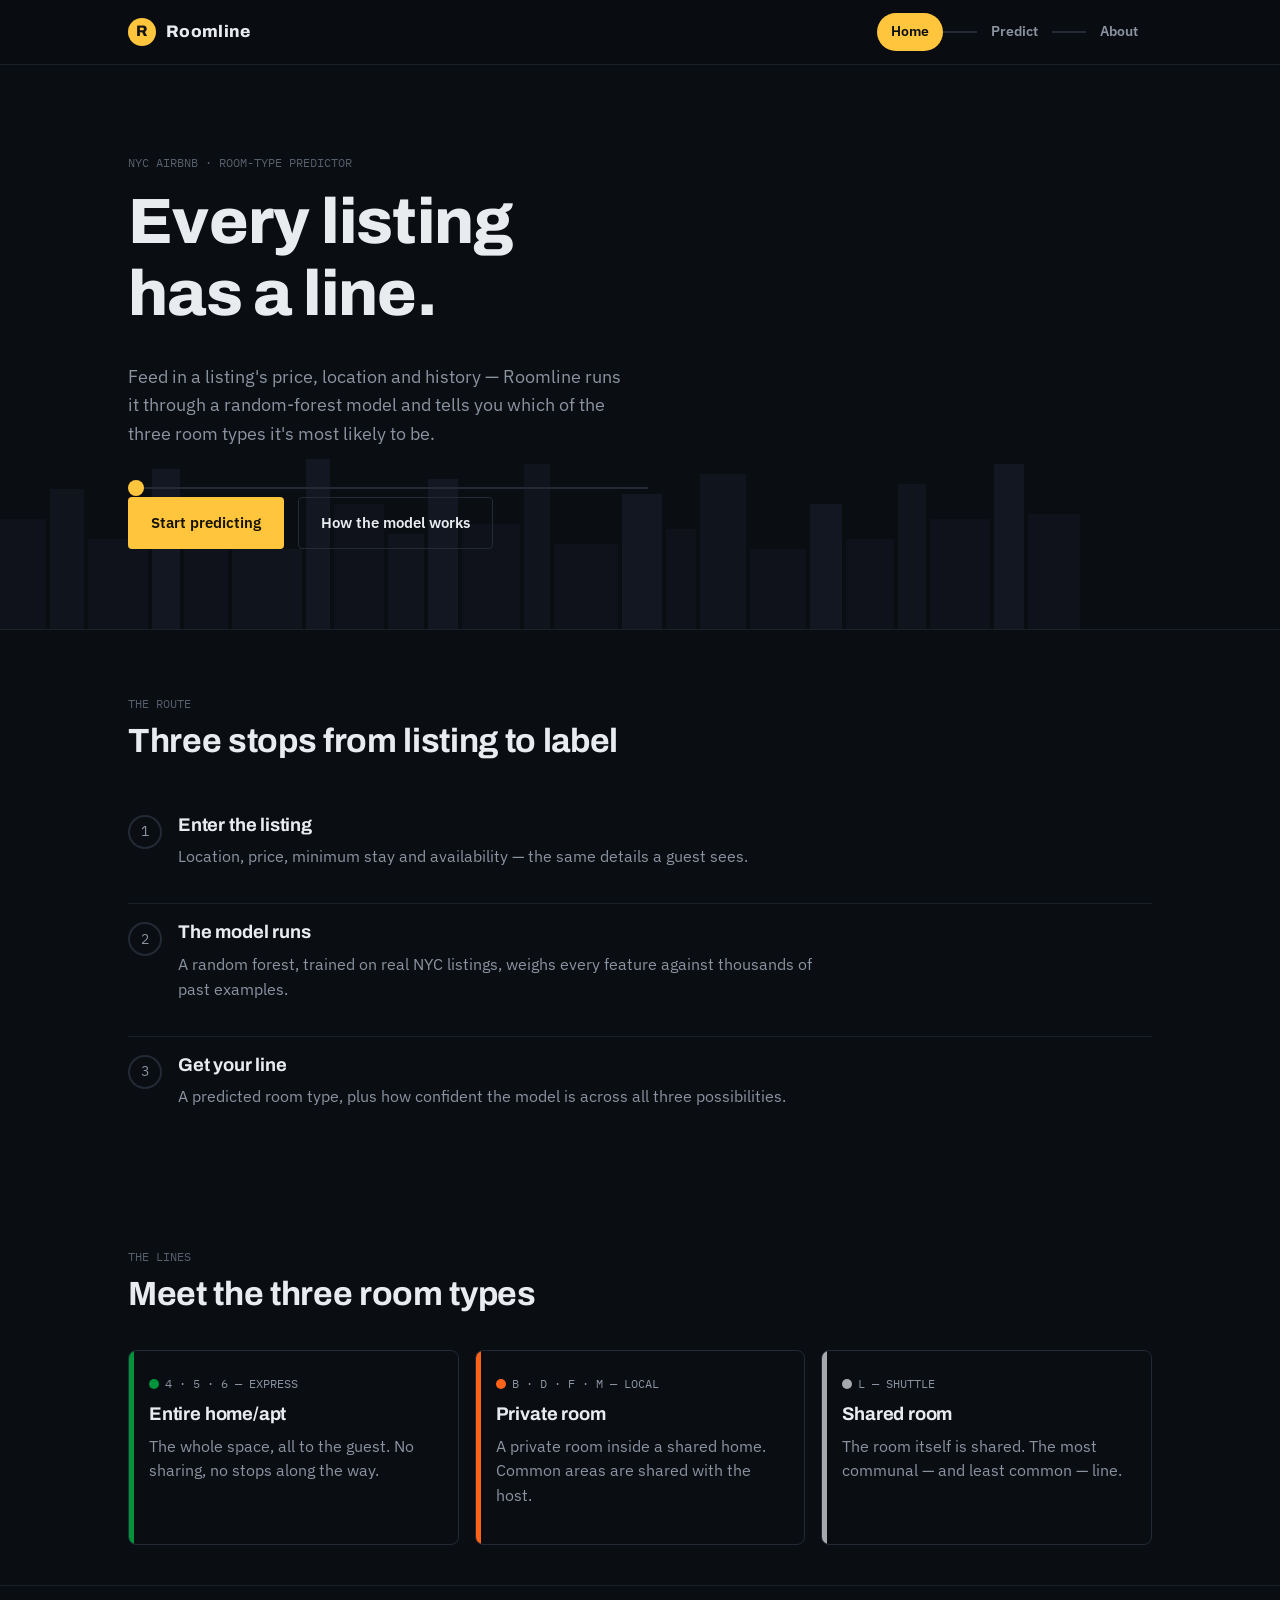
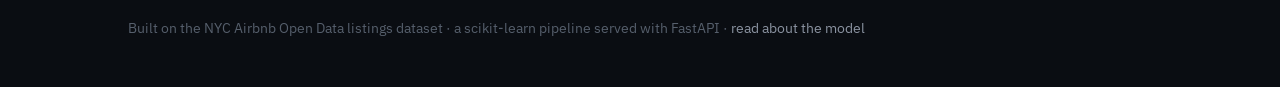
==== index.html @ 73e5b704 "All files add" ====
<!DOCTYPE html>
<html lang="en">
<head>
<meta charset="UTF-8">
<meta name="viewport" content="width=device-width, initial-scale=1">
<title>Roomline — NYC Airbnb Room-Type Predictor</title>
<link rel="stylesheet" href="style.css">
</head>
<body>

<header class="topbar">
  <div class="wrap">
    <div class="brand"><span class="bullet">R</span> Roomline</div>
    <ul class="route">
      <li><a href="index.html" class="active">Home</a></li>
      <li><span class="seg"></span></li>
      <li><a href="predict.html">Predict</a></li>
      <li><span class="seg"></span></li>
      <li><a href="about.html">About</a></li>
    </ul>
  </div>
</header>

<section class="hero">
  <svg class="skyline" viewBox="0 0 1080 180" preserveAspectRatio="none" aria-hidden="true">
    <rect x="0"   y="70"  width="46" height="110" fill="#141922" style="animation-delay:.02s"/>
    <rect x="50"  y="40"  width="34" height="140" fill="#171D27" style="animation-delay:.06s"/>
    <rect x="88"  y="90"  width="60" height="90"  fill="#141922" style="animation-delay:.1s"/>
    <rect x="152" y="20"  width="28" height="160" fill="#1A2130" style="animation-delay:.14s"/>
    <rect x="184" y="60"  width="44" height="120" fill="#141922" style="animation-delay:.18s"/>
    <rect x="232" y="100" width="70" height="80"  fill="#171D27" style="animation-delay:.22s"/>
    <rect x="306" y="10"  width="24" height="170" fill="#1A2130" style="animation-delay:.26s"/>
    <rect x="334" y="55"  width="50" height="125" fill="#141922" style="animation-delay:.3s"/>
    <rect x="388" y="85"  width="36" height="95"  fill="#171D27" style="animation-delay:.34s"/>
    <rect x="428" y="30"  width="30" height="150" fill="#1A2130" style="animation-delay:.38s"/>
    <rect x="462" y="75"  width="58" height="105" fill="#141922" style="animation-delay:.42s"/>
    <rect x="524" y="15"  width="26" height="165" fill="#171D27" style="animation-delay:.46s"/>
    <rect x="554" y="95"  width="64" height="85"  fill="#141922" style="animation-delay:.5s"/>
    <rect x="622" y="45"  width="40" height="135" fill="#1A2130" style="animation-delay:.54s"/>
    <rect x="666" y="80"  width="30" height="100" fill="#141922" style="animation-delay:.58s"/>
    <rect x="700" y="25"  width="46" height="155" fill="#171D27" style="animation-delay:.62s"/>
    <rect x="750" y="100" width="56" height="80"  fill="#141922" style="animation-delay:.66s"/>
    <rect x="810" y="55"  width="32" height="125" fill="#1A2130" style="animation-delay:.7s"/>
    <rect x="846" y="90"  width="48" height="90"  fill="#141922" style="animation-delay:.74s"/>
    <rect x="898" y="35"  width="28" height="145" fill="#171D27" style="animation-delay:.78s"/>
    <rect x="930" y="70"  width="60" height="110" fill="#141922" style="animation-delay:.82s"/>
    <rect x="994" y="15"  width="30" height="165" fill="#1A2130" style="animation-delay:.86s"/>
    <rect x="1028" y="65" width="52" height="115" fill="#141922" style="animation-delay:.9s"/>
  </svg>

  <div class="wrap content">
    <div class="eyebrow">NYC AIRBNB · ROOM-TYPE PREDICTOR</div>
    <h1>Every listing<br>has a line.</h1>
    <p class="lede">Feed in a listing's price, location and history — Roomline runs it through a random-forest model and tells you which of the three room types it's most likely to be.</p>

    <div class="track" aria-hidden="true"><div class="train"></div></div>

    <p style="margin-top:8px;"><a href="predict.html" class="btn btn-primary">Start predicting</a>
    <a href="about.html" class="btn btn-ghost" style="margin-left:10px;">How the model works</a></p>
  </div>
</section>

<section>
  <div class="wrap">
    <div class="section-head">
      <div class="eyebrow" style="font-family:var(--font-mono); font-size:.78rem; color:var(--text-faint); margin-bottom:10px;">THE ROUTE</div>
      <h2>Three stops from listing to label</h2>
    </div>
    <ol class="stations">
      <li>
        <span class="num"></span>
        <div>
          <h3>Enter the listing</h3>
          <p>Location, price, minimum stay and availability — the same details a guest sees.</p>
        </div>
      </li>
      <li>
        <span class="num"></span>
        <div>
          <h3>The model runs</h3>
          <p>A random forest, trained on real NYC listings, weighs every feature against thousands of past examples.</p>
        </div>
      </li>
      <li>
        <span class="num"></span>
        <div>
          <h3>Get your line</h3>
          <p>A predicted room type, plus how confident the model is across all three possibilities.</p>
        </div>
      </li>
    </ol>
  </div>
</section>

<section class="tight">
  <div class="wrap">
    <div class="section-head">
      <div style="font-family:var(--font-mono); font-size:.78rem; color:var(--text-faint); margin-bottom:10px;">THE LINES</div>
      <h2>Meet the three room types</h2>
    </div>
    <div class="lines">
      <div class="line-chip entire">
        <div class="tag"><span class="dot entire"></span> 4 · 5 · 6 — EXPRESS</div>
        <h3>Entire home/apt</h3>
        <p>The whole space, all to the guest. No sharing, no stops along the way.</p>
      </div>
      <div class="line-chip private">
        <div class="tag"><span class="dot private"></span> B · D · F · M — LOCAL</div>
        <h3>Private room</h3>
        <p>A private room inside a shared home. Common areas are shared with the host.</p>
      </div>
      <div class="line-chip shared">
        <div class="tag"><span class="dot shared"></span> L — SHUTTLE</div>
        <h3>Shared room</h3>
        <p>The room itself is shared. The most communal — and least common — line.</p>
      </div>
    </div>
  </div>
</section>

<footer>
  <div class="wrap">
    Built on the NYC Airbnb Open Data listings dataset · a scikit-learn pipeline served with FastAPI ·
    <a href="about.html">read about the model</a>
  </div>
</footer>

</body>
</html>
---- style.css ----
/* ============================================================
   ROOMLINE — NYC Airbnb Room-Type Predictor
   Design language: the NYC subway map. Routes = room types.
   Stations = steps. Bullets = status markers.
   ============================================================ */

@import url('https://fonts.googleapis.com/css2?family=Archivo:wght@500;600;700;800&family=IBM+Plex+Sans:wght@400;500;600&family=IBM+Plex+Mono:wght@500&display=swap');

:root{
  --bg:            #0A0D12;
  --bg-elevated:   #10141B;
  --bg-card:       #151A22;
  --border:        #232A35;
  --border-soft:   #1B2129;

  --text:          #E9ECEF;
  --text-muted:    #8B93A1;
  --text-faint:    #565F6C;

  --yellow:        #FFC53D;   /* taxi yellow — interactive accent   */
  --green:         #00933C;   /* 4·5·6  — Entire home/apt           */
  --orange:        #FF6319;   /* B·D·F·M — Private room             */
  --grey-line:     #A7A9AC;   /* L      — Shared room                */
  --blue:          #4D7EC9;   /* informational accent                */
  --red:           #E0483E;   /* errors                              */

  --radius-sm: 4px;
  --radius-md: 8px;
  --maxw: 1080px;

  --font-display: 'Archivo', 'Arial Narrow', sans-serif;
  --font-body: 'IBM Plex Sans', 'Helvetica Neue', Arial, sans-serif;
  --font-mono: 'IBM Plex Mono', 'Courier New', monospace;
}

*{ box-sizing:border-box; }
html{ scroll-behavior:smooth; }

body{
  margin:0;
  background:var(--bg);
  color:var(--text);
  font-family:var(--font-body);
  line-height:1.55;
  -webkit-font-smoothing:antialiased;
}

img{ max-width:100%; display:block; }

h1,h2,h3{
  font-family:var(--font-display);
  font-weight:700;
  letter-spacing:-0.01em;
  margin:0 0 .5em;
  line-height:1.12;
}
h1{ font-size:clamp(2.4rem, 5vw, 4rem); font-weight:800; }
h2{ font-size:clamp(1.5rem, 3vw, 2.1rem); }
h3{ font-size:1.15rem; }

p{ margin:0 0 1em; color:var(--text-muted); max-width:64ch; }
a{ color:var(--yellow); text-decoration:none; }

.wrap{
  max-width:var(--maxw);
  margin:0 auto;
  padding:0 28px;
}

/* ---------- top bar: the route line ---------- */
.topbar{
  position:sticky; top:0; z-index:50;
  background:rgba(10,13,18,0.92);
  backdrop-filter:blur(8px);
  border-bottom:1px solid var(--border-soft);
}
.topbar .wrap{
  display:flex; align-items:center; justify-content:space-between;
  height:64px;
}
.brand{
  display:flex; align-items:center; gap:10px;
  font-family:var(--font-display); font-weight:800; font-size:1.05rem;
  color:var(--text); letter-spacing:.02em;
}
.brand .bullet{
  width:28px; height:28px; border-radius:50%;
  background:var(--yellow); color:#141414;
  display:flex; align-items:center; justify-content:center;
  font-weight:800; font-size:.95rem;
}
.route{
  display:flex; align-items:center; gap:0;
  list-style:none; margin:0; padding:0;
}
.route li{ display:flex; align-items:center; }
.route .seg{ width:34px; height:2px; background:var(--border); }
.route a{
  position:relative; color:var(--text-muted); font-size:.86rem;
  font-weight:600; padding:8px 14px; border-radius:20px;
  transition:color .18s ease, background .18s ease;
}
.route a:hover{ color:var(--text); background:var(--bg-card); }
.route a.active{ color:var(--bg); background:var(--yellow); }
.route .stop{
  width:8px; height:8px; border-radius:50%;
  background:var(--border); flex:none;
}
.route a.active + .stop, .stop.active{ background:var(--yellow); }

@media (max-width:640px){
  .route .seg{ width:14px; }
  .route a{ padding:8px 8px; font-size:.78rem; }
}

/* ---------- hero ---------- */
.hero{
  position:relative;
  padding:88px 0 64px;
  overflow:hidden;
  border-bottom:1px solid var(--border-soft);
}
.hero .eyebrow{
  font-family:var(--font-mono);
  font-size:.78rem; color:var(--text-faint);
  margin-bottom:14px;
}
.hero .lede{ font-size:1.15rem; max-width:46ch; }
.skyline{
  position:absolute; left:0; right:0; bottom:0;
  height:180px; z-index:0; opacity:.55;
  pointer-events:none;
}
.skyline rect{
  transform-origin:bottom;
  animation:rise .9s cubic-bezier(.2,.8,.2,1) both;
}
@keyframes rise{ from{ transform:scaleY(0); } to{ transform:scaleY(1); } }
.hero .content{ position:relative; z-index:1; }

.track{
  position:relative; height:2px; background:var(--border);
  margin:40px 0 8px; max-width:520px;
}
.track .train{
  position:absolute; top:-7px; left:0;
  width:16px; height:16px; border-radius:50%;
  background:var(--yellow);
  animation:depart 3.4s cubic-bezier(.4,0,.2,1) infinite;
}
@keyframes depart{
  0%{ left:0; opacity:0; }
  8%{ opacity:1; }
  92%{ opacity:1; }
  100%{ left:100%; opacity:0; }
}
@media (prefers-reduced-motion:reduce){
  .skyline rect{ animation:none; }
  .track .train{ animation:none; left:0; opacity:1; }
}

/* ---------- buttons ---------- */
.btn{
  display:inline-flex; align-items:center; gap:8px;
  font-family:var(--font-body); font-weight:600; font-size:.94rem;
  padding:13px 22px; border-radius:var(--radius-sm);
  border:1px solid transparent; cursor:pointer;
  transition:transform .15s ease, background .15s ease, border-color .15s ease;
}
.btn:active{ transform:translateY(1px); }
.btn-primary{ background:var(--yellow); color:#161200; }
.btn-primary:hover{ background:#ffd35f; }
.btn-ghost{ background:transparent; border-color:var(--border); color:var(--text); }
.btn-ghost:hover{ border-color:var(--text-muted); }
.btn:disabled{ opacity:.5; cursor:not-allowed; }

/* ---------- sections / cards ---------- */
section{ padding:64px 0; }
section.tight{ padding:40px 0; }
.section-head{ margin-bottom:36px; max-width:60ch; }

.card{
  background:var(--bg-card);
  border:1px solid var(--border);
  border-radius:var(--radius-md);
  padding:24px;
}

.grid-3{ display:grid; grid-template-columns:repeat(3,1fr); gap:20px; }
.grid-2{ display:grid; grid-template-columns:1.1fr .9fr; gap:28px; }
@media (max-width:800px){
  .grid-3{ grid-template-columns:1fr; }
  .grid-2{ grid-template-columns:1fr; }
}

/* numbered stations (legitimate sequence) */
.stations{ list-style:none; margin:0; padding:0; counter-reset:stop; }
.stations li{
  counter-increment:stop;
  display:flex; gap:16px; padding:18px 0;
  border-top:1px solid var(--border-soft);
}
.stations li:first-child{ border-top:none; }
.stations .num{
  flex:none; width:34px; height:34px; border-radius:50%;
  border:2px solid var(--border); color:var(--text-muted);
  display:flex; align-items:center; justify-content:center;
  font-family:var(--font-mono); font-size:.85rem;
}
.stations .num::before{ content: counter(stop); }

/* line legend chips — the three room-type "routes" */
.lines{ display:grid; grid-template-columns:repeat(3,1fr); gap:16px; }
.line-chip{
  border:1px solid var(--border); border-radius:var(--radius-md);
  padding:20px; position:relative; overflow:hidden;
}
.line-chip::before{
  content:''; position:absolute; left:0; top:0; bottom:0; width:5px;
}
.line-chip.entire::before{ background:var(--green); }
.line-chip.private::before{ background:var(--orange); }
.line-chip.shared::before{ background:var(--grey-line); }
.line-chip .tag{
  display:inline-flex; align-items:center; gap:6px;
  font-family:var(--font-mono); font-size:.78rem; color:var(--text-muted);
  margin-bottom:10px;
}
.dot{ width:10px; height:10px; border-radius:50%; flex:none; }
.dot.entire{ background:var(--green); }
.dot.private{ background:var(--orange); }
.dot.shared{ background:var(--grey-line); }
@media (max-width:800px){ .lines{ grid-template-columns:1fr; } }

footer{
  border-top:1px solid var(--border-soft);
  padding:32px 0 48px;
  color:var(--text-faint); font-size:.85rem;
}
footer a{ color:var(--text-muted); }

/* ---------- forms (predict page) ---------- */
.field{ margin-bottom:16px; }
.field label{
  display:block; font-size:.82rem; font-weight:600;
  color:var(--text-muted); margin-bottom:6px;
}
.field .hint{ font-size:.76rem; color:var(--text-faint); margin-top:4px; }
.field input, .field select{
  width:100%; background:var(--bg-elevated); color:var(--text);
  border:1px solid var(--border); border-radius:var(--radius-sm);
  padding:11px 12px; font-family:var(--font-body); font-size:.92rem;
  transition:border-color .15s ease;
}
.field input:focus, .field select:focus{
  outline:none; border-color:var(--yellow);
}
.field input:invalid:not(:placeholder-shown){ border-color:var(--red); }
.field-row{ display:grid; grid-template-columns:1fr 1fr; gap:14px; }
@media (max-width:640px){ .field-row{ grid-template-columns:1fr; } }

.card-title{
  display:flex; align-items:center; gap:10px;
  margin-bottom:18px;
}
.card-title .num{
  width:26px; height:26px; border-radius:50%; flex:none;
  background:var(--bg-elevated); border:1px solid var(--border);
  display:flex; align-items:center; justify-content:center;
  font-family:var(--font-mono); font-size:.78rem; color:var(--text-muted);
}

/* mini locator map */
.locator{
  background:var(--bg-elevated); border:1px solid var(--border);
  border-radius:var(--radius-md); padding:14px;
}
.locator svg{ width:100%; height:auto; }
.locator .caption{
  font-family:var(--font-mono); font-size:.72rem; color:var(--text-faint);
  margin-top:8px; text-align:center;
}

/* result panel */
#result{
  margin-top:28px; display:none;
}
#result.show{ display:block; animation:fadein .35s ease both; }
@keyframes fadein{ from{ opacity:0; transform:translateY(6px); } to{ opacity:1; transform:none; } }

.result-head{ display:flex; align-items:baseline; gap:14px; margin-bottom:20px; flex-wrap:wrap; }
.result-head .label{
  font-family:var(--font-display); font-weight:800; font-size:1.6rem;
}
.result-head .conf{ font-family:var(--font-mono); color:var(--text-muted); font-size:.9rem; }

.bar-row{ margin-bottom:14px; }
.bar-row .bar-label{
  display:flex; justify-content:space-between;
  font-size:.82rem; color:var(--text-muted); margin-bottom:6px;
}
.bar-track{
  height:14px; background:var(--bg-elevated); border-radius:7px;
  overflow:hidden; border:1px solid var(--border);
}
.bar-fill{
  height:100%; width:0%; border-radius:7px;
  transition:width .7s cubic-bezier(.2,.8,.2,1);
}
.bar-fill.entire{ background:var(--green); }
.bar-fill.private{ background:var(--orange); }
.bar-fill.shared{ background:var(--grey-line); }

/* loader — a train departing */
.loader{ display:none; align-items:center; gap:12px; margin-top:18px; }
.loader.show{ display:flex; }
.loader .dots{ position:relative; width:120px; height:2px; background:var(--border); }
.loader .dots span{
  position:absolute; top:-6px; width:14px; height:14px; border-radius:50%;
  background:var(--yellow); animation:depart 1.1s linear infinite;
}
.loader .msg{ font-family:var(--font-mono); font-size:.8rem; color:var(--text-faint); }

.error-box{
  border:1px solid var(--red); background:rgba(224,72,62,0.08);
  color:#f2a39e; border-radius:var(--radius-sm); padding:12px 14px;
  font-size:.86rem; margin-top:16px; display:none;
}
.error-box.show{ display:block; }

/* table (about page) */
table{ width:100%; border-collapse:collapse; font-size:.88rem; }
th,td{ text-align:left; padding:10px 12px; border-bottom:1px solid var(--border-soft); }
th{ color:var(--text-faint); font-family:var(--font-mono); font-size:.74rem; font-weight:500; }
td{ color:var(--text-muted); }
td.mono{ font-family:var(--font-mono); color:var(--text); }

.diagram{ width:100%; height:auto; margin:8px 0 4px; }
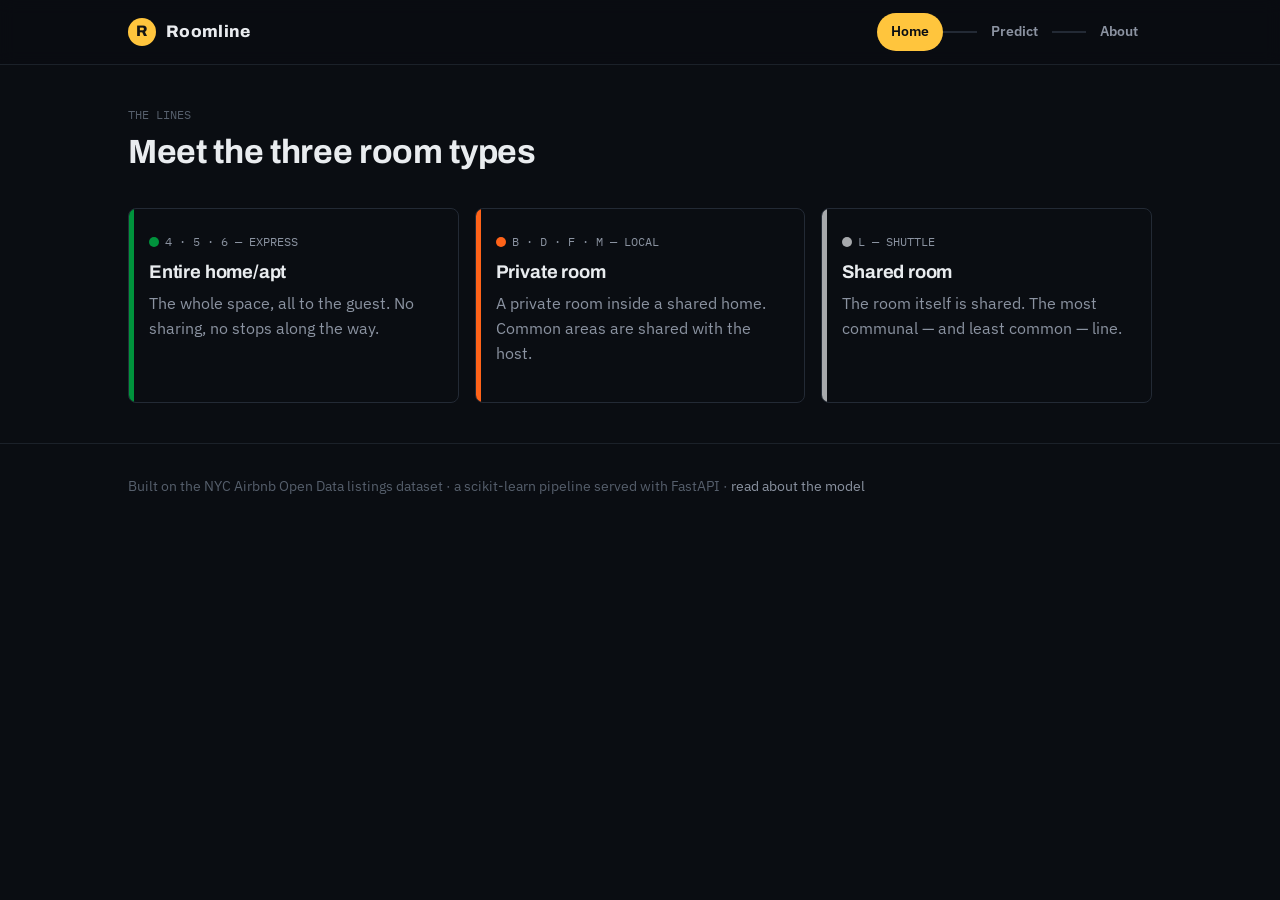
==== commit 526c4c50: "Remove unnecessary files" ====
--- a/index.html
+++ b/index.html
@@ -20,77 +20,6 @@
     </ul>
   </div>
 </header>
-
-<section class="hero">
-  <svg class="skyline" viewBox="0 0 1080 180" preserveAspectRatio="none" aria-hidden="true">
-    <rect x="0"   y="70"  width="46" height="110" fill="#141922" style="animation-delay:.02s"/>
-    <rect x="50"  y="40"  width="34" height="140" fill="#171D27" style="animation-delay:.06s"/>
-    <rect x="88"  y="90"  width="60" height="90"  fill="#141922" style="animation-delay:.1s"/>
-    <rect x="152" y="20"  width="28" height="160" fill="#1A2130" style="animation-delay:.14s"/>
-    <rect x="184" y="60"  width="44" height="120" fill="#141922" style="animation-delay:.18s"/>
-    <rect x="232" y="100" width="70" height="80"  fill="#171D27" style="animation-delay:.22s"/>
-    <rect x="306" y="10"  width="24" height="170" fill="#1A2130" style="animation-delay:.26s"/>
-    <rect x="334" y="55"  width="50" height="125" fill="#141922" style="animation-delay:.3s"/>
-    <rect x="388" y="85"  width="36" height="95"  fill="#171D27" style="animation-delay:.34s"/>
-    <rect x="428" y="30"  width="30" height="150" fill="#1A2130" style="animation-delay:.38s"/>
-    <rect x="462" y="75"  width="58" height="105" fill="#141922" style="animation-delay:.42s"/>
-    <rect x="524" y="15"  width="26" height="165" fill="#171D27" style="animation-delay:.46s"/>
-    <rect x="554" y="95"  width="64" height="85"  fill="#141922" style="animation-delay:.5s"/>
-    <rect x="622" y="45"  width="40" height="135" fill="#1A2130" style="animation-delay:.54s"/>
-    <rect x="666" y="80"  width="30" height="100" fill="#141922" style="animation-delay:.58s"/>
-    <rect x="700" y="25"  width="46" height="155" fill="#171D27" style="animation-delay:.62s"/>
-    <rect x="750" y="100" width="56" height="80"  fill="#141922" style="animation-delay:.66s"/>
-    <rect x="810" y="55"  width="32" height="125" fill="#1A2130" style="animation-delay:.7s"/>
-    <rect x="846" y="90"  width="48" height="90"  fill="#141922" style="animation-delay:.74s"/>
-    <rect x="898" y="35"  width="28" height="145" fill="#171D27" style="animation-delay:.78s"/>
-    <rect x="930" y="70"  width="60" height="110" fill="#141922" style="animation-delay:.82s"/>
-    <rect x="994" y="15"  width="30" height="165" fill="#1A2130" style="animation-delay:.86s"/>
-    <rect x="1028" y="65" width="52" height="115" fill="#141922" style="animation-delay:.9s"/>
-  </svg>
-
-  <div class="wrap content">
-    <div class="eyebrow">NYC AIRBNB · ROOM-TYPE PREDICTOR</div>
-    <h1>Every listing<br>has a line.</h1>
-    <p class="lede">Feed in a listing's price, location and history — Roomline runs it through a random-forest model and tells you which of the three room types it's most likely to be.</p>
-
-    <div class="track" aria-hidden="true"><div class="train"></div></div>
-
-    <p style="margin-top:8px;"><a href="predict.html" class="btn btn-primary">Start predicting</a>
-    <a href="about.html" class="btn btn-ghost" style="margin-left:10px;">How the model works</a></p>
-  </div>
-</section>
-
-<section>
-  <div class="wrap">
-    <div class="section-head">
-      <div class="eyebrow" style="font-family:var(--font-mono); font-size:.78rem; color:var(--text-faint); margin-bottom:10px;">THE ROUTE</div>
-      <h2>Three stops from listing to label</h2>
-    </div>
-    <ol class="stations">
-      <li>
-        <span class="num"></span>
-        <div>
-          <h3>Enter the listing</h3>
-          <p>Location, price, minimum stay and availability — the same details a guest sees.</p>
-        </div>
-      </li>
-      <li>
-        <span class="num"></span>
-        <div>
-          <h3>The model runs</h3>
-          <p>A random forest, trained on real NYC listings, weighs every feature against thousands of past examples.</p>
-        </div>
-      </li>
-      <li>
-        <span class="num"></span>
-        <div>
-          <h3>Get your line</h3>
-          <p>A predicted room type, plus how confident the model is across all three possibilities.</p>
-        </div>
-      </li>
-    </ol>
-  </div>
-</section>
 
 <section class="tight">
   <div class="wrap">
